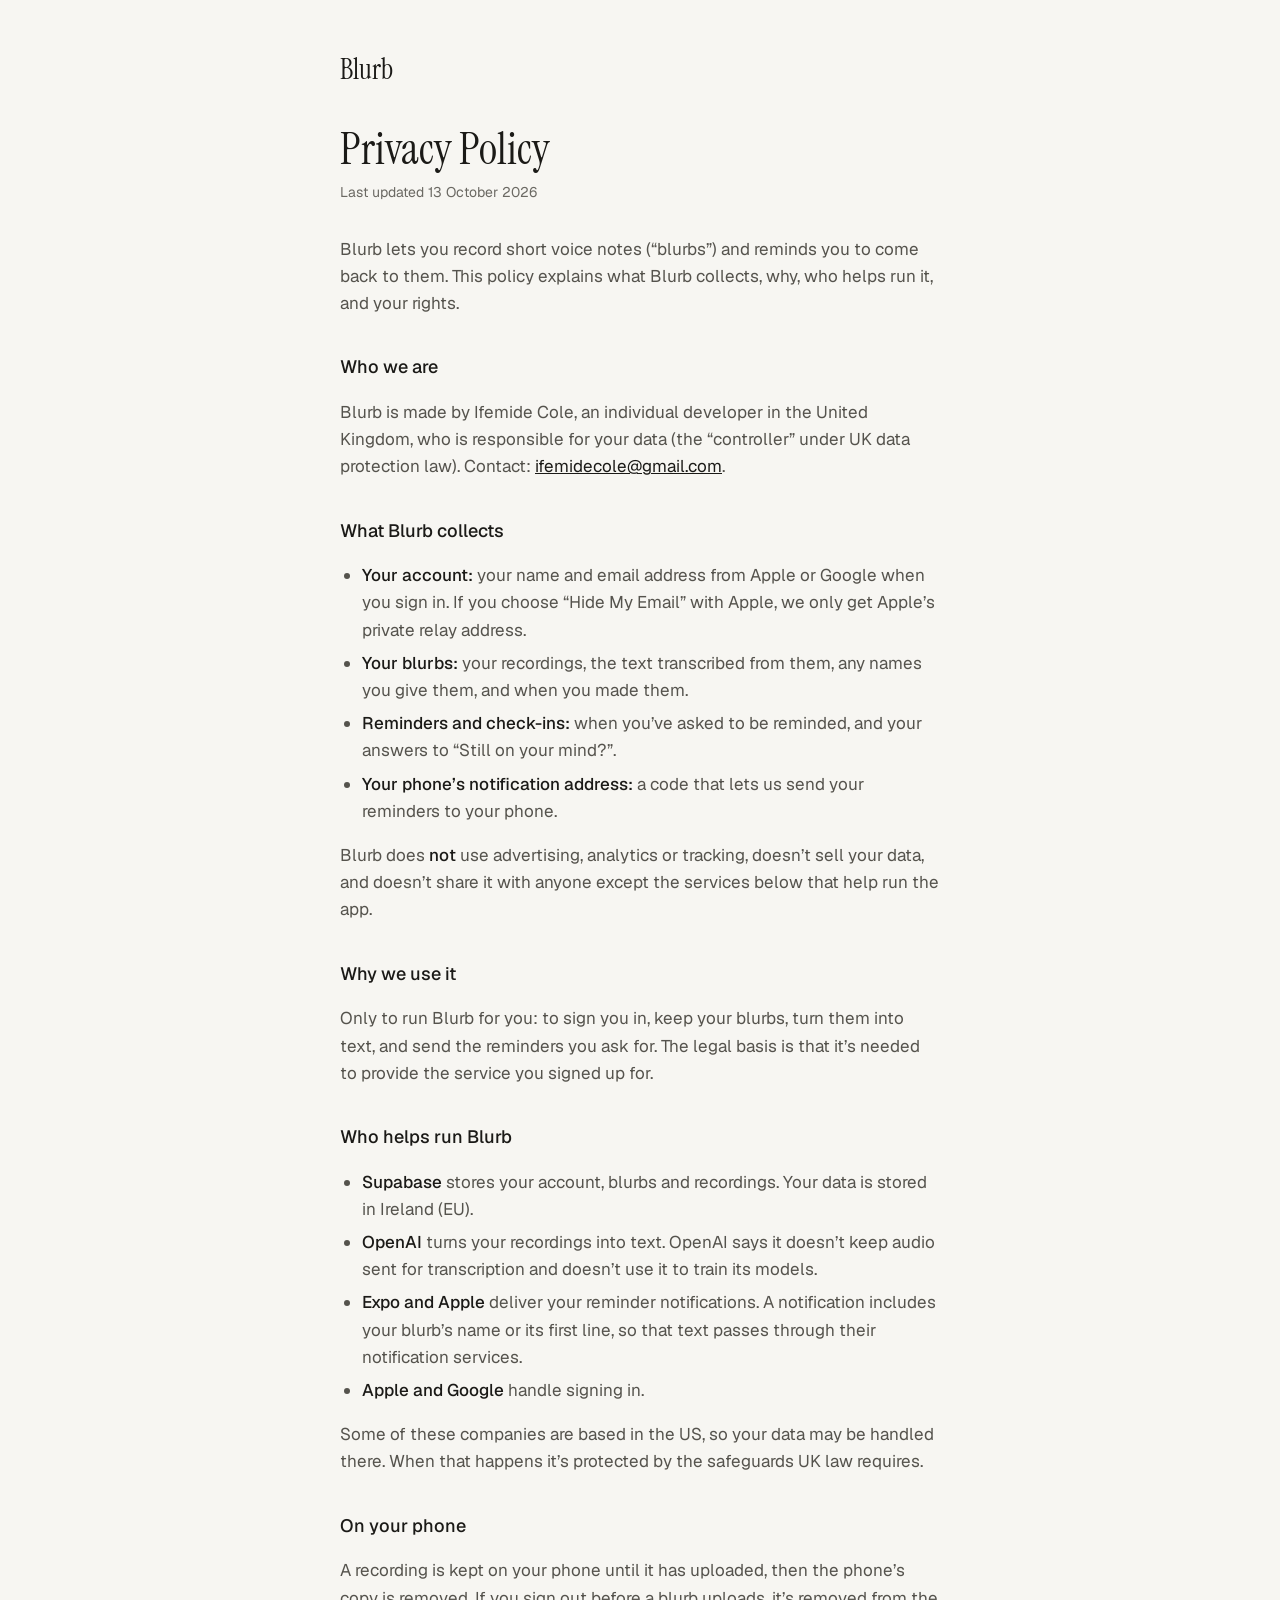
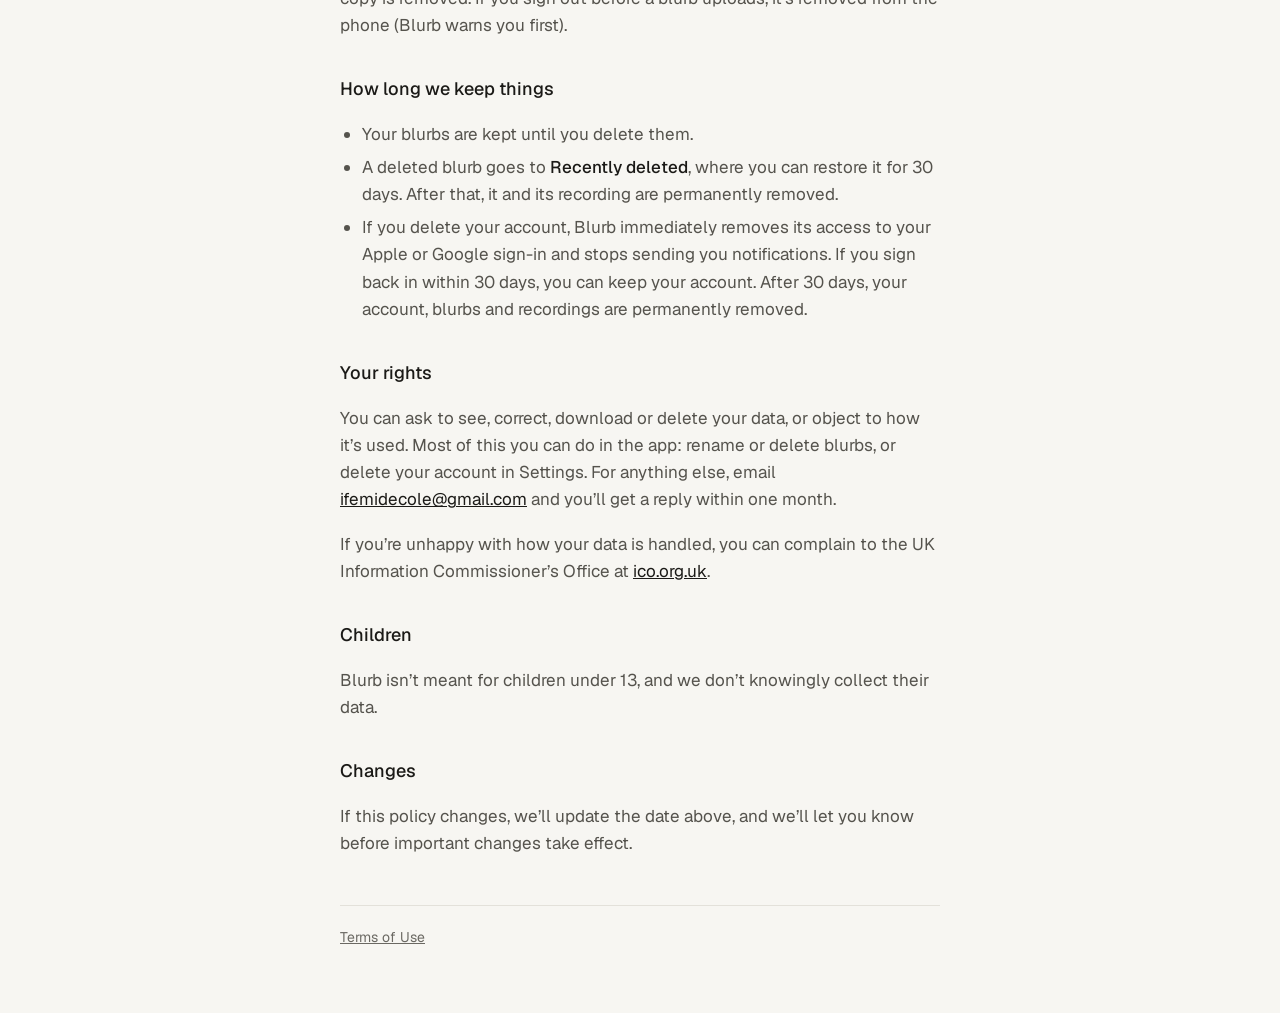
==== privacy.html @ 4c0948ec "Add Privacy Policy and Terms of Use pages Co-Authored-By: Claude Opus 5.5 <noreply@anthropic.com> Cl" ====
<!doctype html>
<html lang="en-GB">
<head>
<meta charset="utf-8">
<meta name="viewport" content="width=device-width, initial-scale=1">
<title>Privacy Policy · Blurb</title>
<meta name="description" content="What Blurb collects, why, who helps run it, and your rights.">
<link rel="stylesheet" href="style.css">
</head>
<body>
<main>
<a class="home" href="./">Blurb</a>
<h1>Privacy Policy</h1>
<p class="updated">Last updated 13 October 2026</p>

<p>Blurb lets you record short voice notes (&ldquo;blurbs&rdquo;) and reminds you to come back to them. This policy explains what Blurb collects, why, who helps run it, and your rights.</p>

<h2>Who we are</h2>
<p>Blurb is made by Ifemide Cole, an individual developer in the United Kingdom, who is responsible for your data (the &ldquo;controller&rdquo; under UK data protection law). Contact: <a href="mailto:ifemidecole@gmail.com">ifemidecole@gmail.com</a>.</p>

<h2>What Blurb collects</h2>
<ul>
<li><strong>Your account:</strong> your name and email address from Apple or Google when you sign in. If you choose &ldquo;Hide My Email&rdquo; with Apple, we only get Apple&rsquo;s private relay address.</li>
<li><strong>Your blurbs:</strong> your recordings, the text transcribed from them, any names you give them, and when you made them.</li>
<li><strong>Reminders and check-ins:</strong> when you&rsquo;ve asked to be reminded, and your answers to &ldquo;Still on your mind?&rdquo;.</li>
<li><strong>Your phone&rsquo;s notification address:</strong> a code that lets us send your reminders to your phone.</li>
</ul>
<p>Blurb does <strong>not</strong> use advertising, analytics or tracking, doesn&rsquo;t sell your data, and doesn&rsquo;t share it with anyone except the services below that help run the app.</p>

<h2>Why we use it</h2>
<p>Only to run Blurb for you: to sign you in, keep your blurbs, turn them into text, and send the reminders you ask for. The legal basis is that it&rsquo;s needed to provide the service you signed up for.</p>

<h2>Who helps run Blurb</h2>
<ul>
<li><strong>Supabase</strong> stores your account, blurbs and recordings. Your data is stored in Ireland (EU).</li>
<li><strong>OpenAI</strong> turns your recordings into text. OpenAI says it doesn&rsquo;t keep audio sent for transcription and doesn&rsquo;t use it to train its models.</li>
<li><strong>Expo and Apple</strong> deliver your reminder notifications. A notification includes your blurb&rsquo;s name or its first line, so that text passes through their notification services.</li>
<li><strong>Apple and Google</strong> handle signing in.</li>
</ul>
<p>Some of these companies are based in the US, so your data may be handled there. When that happens it&rsquo;s protected by the safeguards UK law requires.</p>

<h2>On your phone</h2>
<p>A recording is kept on your phone until it has uploaded, then the phone&rsquo;s copy is removed. If you sign out before a blurb uploads, it&rsquo;s removed from the phone (Blurb warns you first).</p>

<h2>How long we keep things</h2>
<ul>
<li>Your blurbs are kept until you delete them.</li>
<li>A deleted blurb goes to <strong>Recently deleted</strong>, where you can restore it for 30 days. After that, it and its recording are permanently removed.</li>
<li>If you delete your account, Blurb immediately removes its access to your Apple or Google sign-in and stops sending you notifications. If you sign back in within 30 days, you can keep your account. After 30 days, your account, blurbs and recordings are permanently removed.</li>
</ul>

<h2>Your rights</h2>
<p>You can ask to see, correct, download or delete your data, or object to how it&rsquo;s used. Most of this you can do in the app: rename or delete blurbs, or delete your account in Settings. For anything else, email <a href="mailto:ifemidecole@gmail.com">ifemidecole@gmail.com</a> and you&rsquo;ll get a reply within one month.</p>
<p>If you&rsquo;re unhappy with how your data is handled, you can complain to the UK Information Commissioner&rsquo;s Office at <a href="https://ico.org.uk/make-a-complaint/">ico.org.uk</a>.</p>

<h2>Children</h2>
<p>Blurb isn&rsquo;t meant for children under 13, and we don&rsquo;t knowingly collect their data.</p>

<h2>Changes</h2>
<p>If this policy changes, we&rsquo;ll update the date above, and we&rsquo;ll let you know before important changes take effect.</p>

<footer><a href="terms.html">Terms of Use</a></footer>
</main>
</body>
</html>
---- style.css ----
/* Blurb's colours and type (from the app's design handoff). Fonts are served
   from this site, not Google, so visiting sends nothing to anyone else. */
@font-face {
  font-family: 'Geist';
  src: url('fonts/Geist_400Regular.ttf') format('truetype');
  font-weight: 400;
  font-display: swap;
}
@font-face {
  font-family: 'Geist';
  src: url('fonts/Geist_500Medium.ttf') format('truetype');
  font-weight: 500;
  font-display: swap;
}
@font-face {
  font-family: 'Instrument Serif';
  src: url('fonts/InstrumentSerif_400Regular.ttf') format('truetype');
  font-weight: 400;
  font-display: swap;
}

:root {
  --background: #F7F6F2;
  --text-primary: #1B1A17;
  --text-secondary: #55534D;
  --text-tertiary: #6B6963;
  --border: #E3E1DA;
}

* { box-sizing: border-box; }

body {
  margin: 0;
  background: var(--background);
  color: var(--text-primary);
  font-family: 'Geist', system-ui, -apple-system, sans-serif;
  font-size: 17px;
  line-height: 1.6;
  -webkit-text-size-adjust: 100%;
}

main {
  max-width: 640px;
  margin: 0 auto;
  padding: 48px 20px 64px;
}

.home {
  display: inline-block;
  margin-bottom: 32px;
  font-family: 'Instrument Serif', Georgia, serif;
  font-size: 28px;
  color: var(--text-primary);
  text-decoration: none;
}

h1 {
  margin: 0 0 8px;
  font-family: 'Instrument Serif', Georgia, serif;
  font-weight: 400;
  font-size: 44px;
  line-height: 1.1;
}

h2 {
  margin: 36px 0 8px;
  font-size: 18px;
  font-weight: 500;
}

.updated {
  margin: 0 0 32px;
  font-size: 14px;
  color: var(--text-tertiary);
}

p, li { color: var(--text-secondary); }
strong { color: var(--text-primary); font-weight: 500; }
ul, ol { padding-left: 22px; }
li { margin-bottom: 6px; }

a { color: var(--text-primary); }
a:hover { color: var(--text-secondary); }

.links {
  list-style: none;
  padding: 0;
  margin: 32px 0 0;
  border-top: 1px solid var(--border);
}
.links li { margin: 0; border-bottom: 1px solid var(--border); }
.links a {
  display: block;
  padding: 14px 0;
  font-size: 17px;
  text-decoration: none;
}

footer {
  margin-top: 48px;
  padding-top: 20px;
  border-top: 1px solid var(--border);
  font-size: 14px;
  color: var(--text-tertiary);
}
footer a { color: var(--text-tertiary); }
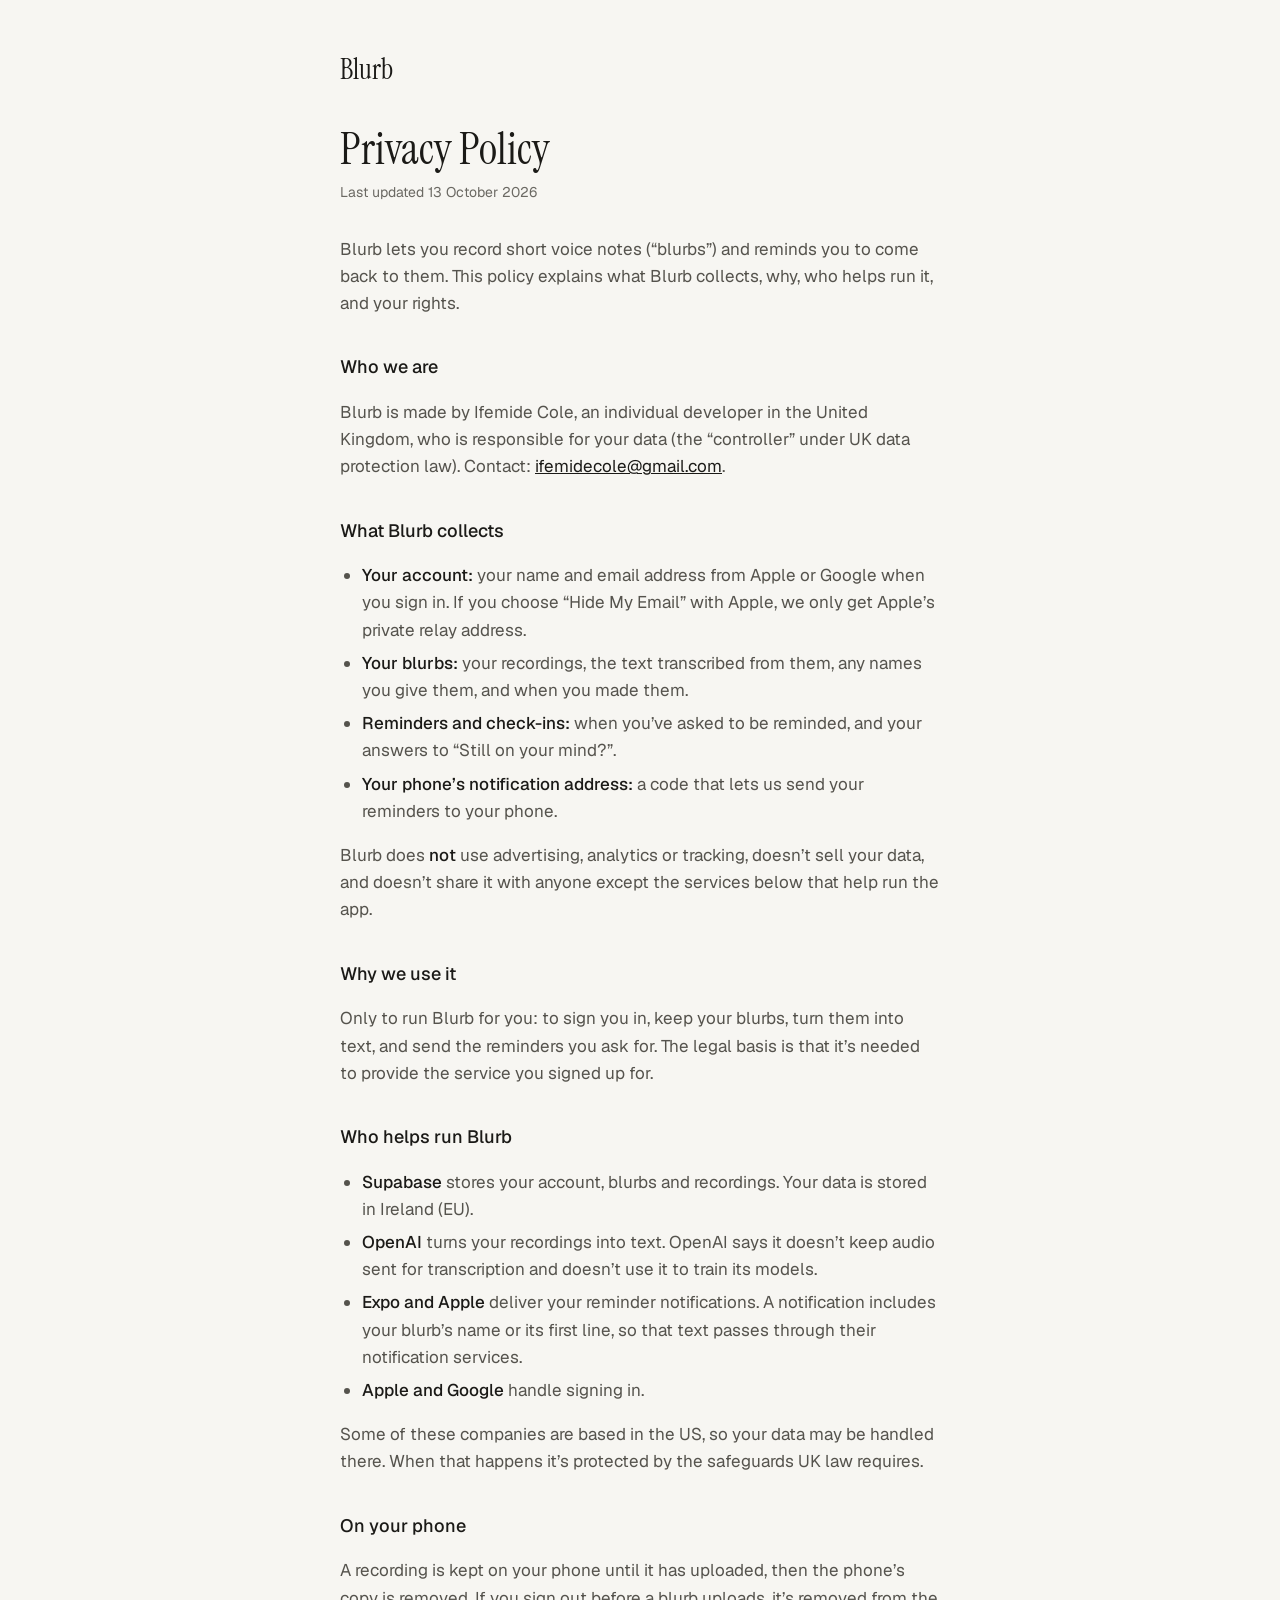
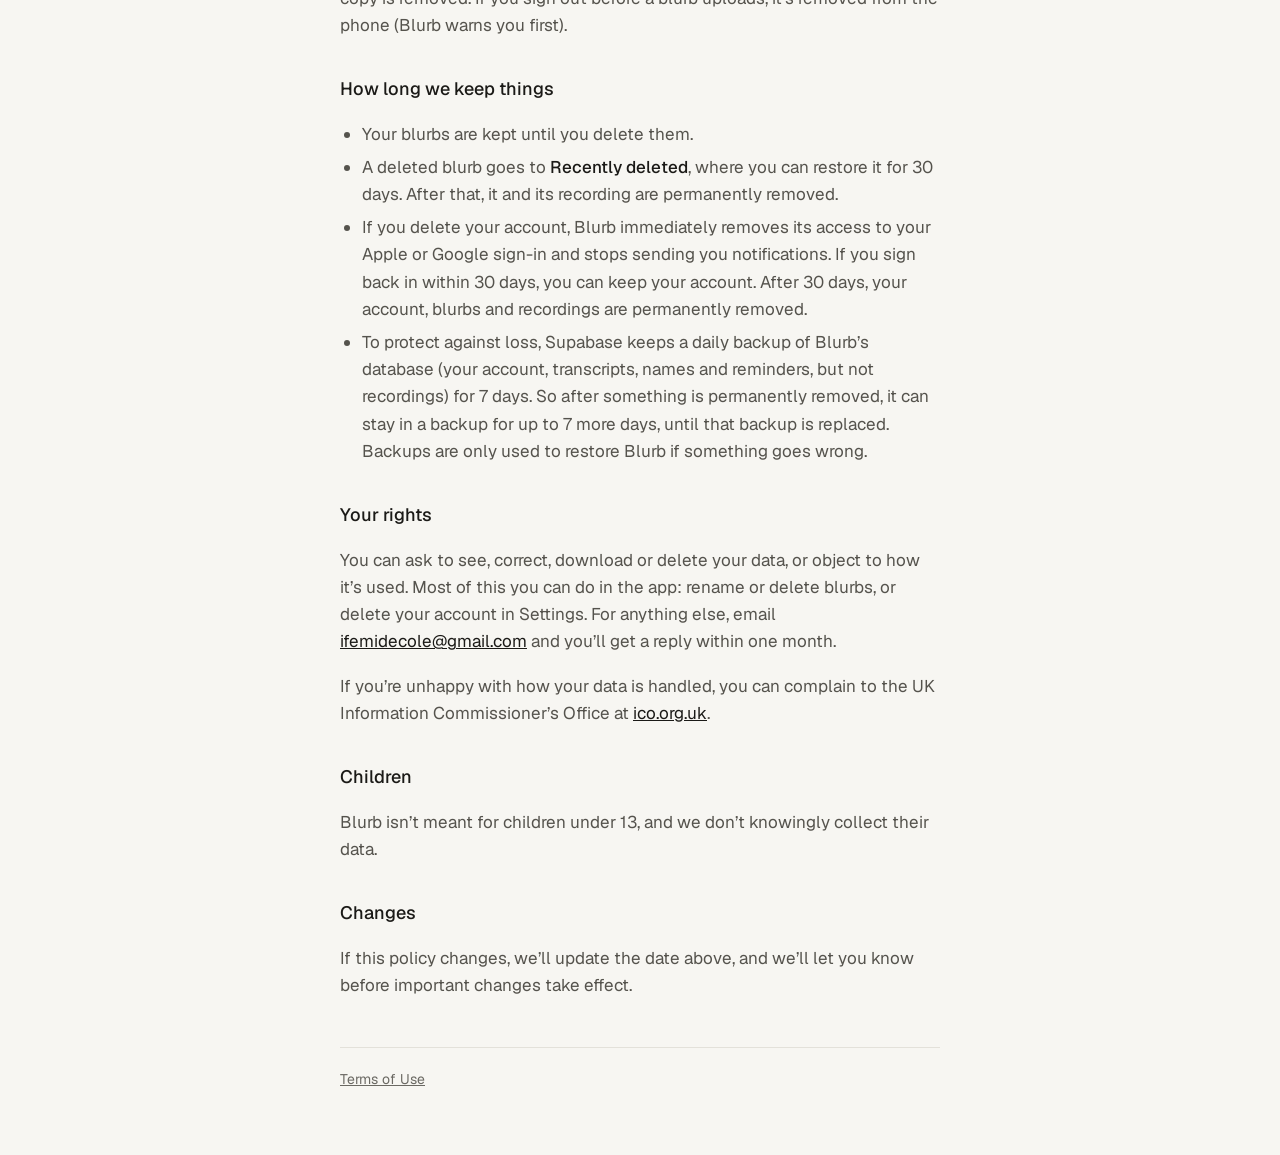
==== commit 363d2e53: "Privacy Policy: say how long database backups are kept Co-Authored-By: Claude Opus 5.5 <noreply@anth" ====
--- a/privacy.html
+++ b/privacy.html
@@ -47,6 +47,7 @@
 <li>Your blurbs are kept until you delete them.</li>
 <li>A deleted blurb goes to <strong>Recently deleted</strong>, where you can restore it for 30 days. After that, it and its recording are permanently removed.</li>
 <li>If you delete your account, Blurb immediately removes its access to your Apple or Google sign-in and stops sending you notifications. If you sign back in within 30 days, you can keep your account. After 30 days, your account, blurbs and recordings are permanently removed.</li>
+<li>To protect against loss, Supabase keeps a daily backup of Blurb&rsquo;s database (your account, transcripts, names and reminders, but not recordings) for 7 days. So after something is permanently removed, it can stay in a backup for up to 7 more days, until that backup is replaced. Backups are only used to restore Blurb if something goes wrong.</li>
 </ul>
 
 <h2>Your rights</h2>
--- a/style.css
+++ b/style.css
@@ -68,6 +68,13 @@
   font-weight: 500;
 }
 
+h3 {
+  margin: 24px 0 4px;
+  font-size: 17px;
+  font-weight: 500;
+}
+h3 + p { margin-top: 0; }
+
 .updated {
   margin: 0 0 32px;
   font-size: 14px;
